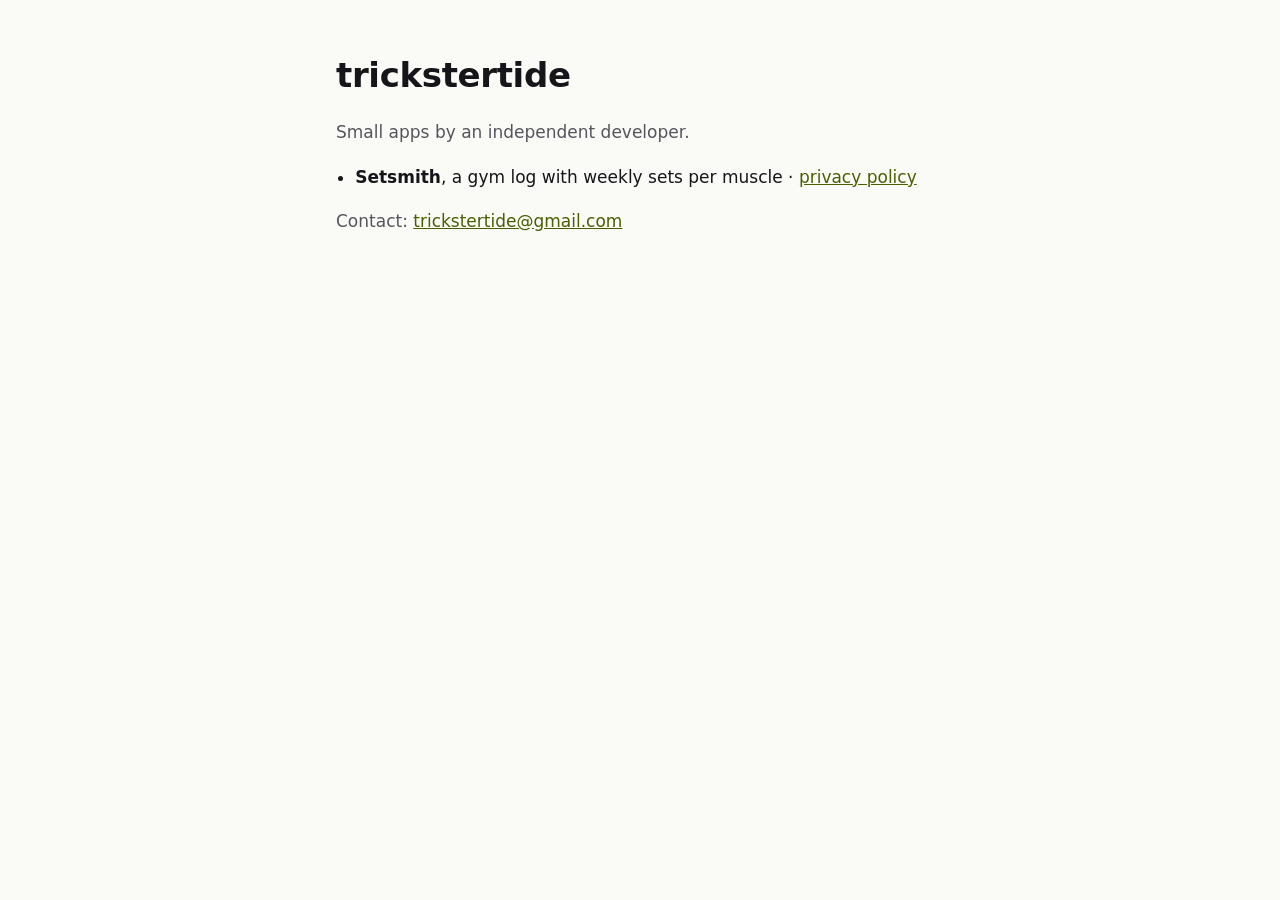
==== index.html @ 31d7778c "Setsmith privacy policy" ====
<!doctype html>
<html lang="en">
<head>
<meta charset="utf-8">
<meta name="viewport" content="width=device-width, initial-scale=1">
<title>trickstertide</title>
<meta name="color-scheme" content="dark light">
<style>
  :root { --ink:#0A0A0C; --surface:#15151A; --line:#2A2A33; --text:#F4F4F5; --muted:#A1A1AA; --link:#D4FF3A; }
  @media (prefers-color-scheme: light) { :root { --ink:#FAFAF7; --surface:#FFFFFF; --line:#DADAD2; --text:#16161A; --muted:#55555E; --link:#4B5F00; } }
  body { margin:0; background:var(--ink); color:var(--text); font:17px/1.6 system-ui,-apple-system,"Segoe UI",Roboto,Helvetica,Arial,sans-serif; }
  main { max-width: 38rem; margin: 0 auto; padding: 3rem 1.25rem; }
  h1 { margin: 0 0 .5rem; letter-spacing: -.01em; }
  a { color: var(--link); }
  .muted { color: var(--muted); }
  ul { padding-left: 1.2rem; }
</style>
</head>
<body>
<main>
  <h1>trickstertide</h1>
  <p class="muted">Small apps by an independent developer.</p>
  <ul>
    <li><strong>Setsmith</strong>, a gym log with weekly sets per muscle &middot; <a href="setsmith/privacy/">privacy policy</a></li>
  </ul>
  <p class="muted">Contact: <a href="mailto:trickstertide@gmail.com">trickstertide@gmail.com</a></p>
</main>
</body>
</html>
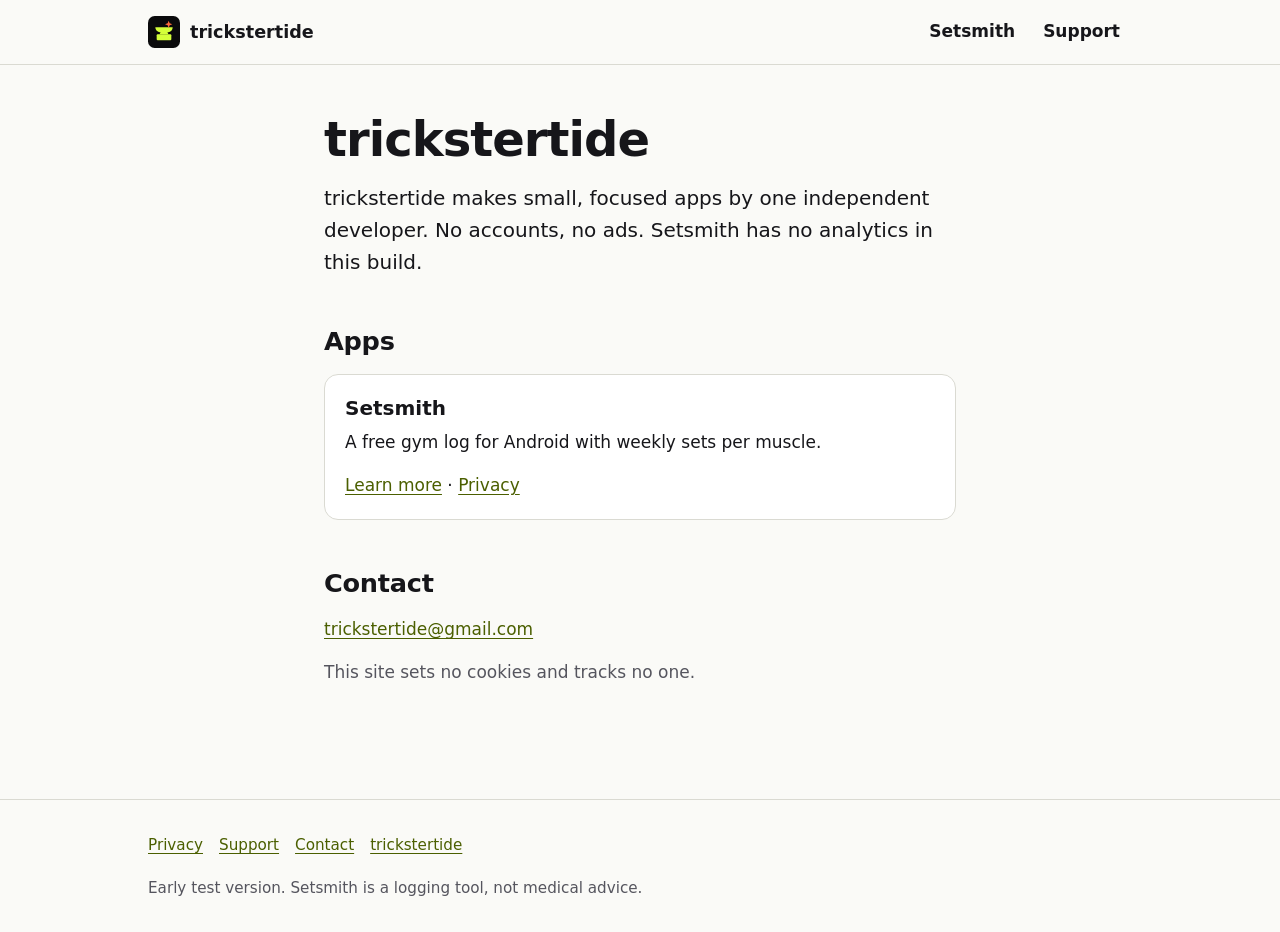
==== commit 0a59224b: "Setsmith site: landing, support, restyled privacy page, home, 404, sitemap and social card" ====
--- a/index.html
+++ b/index.html
@@ -3,27 +3,48 @@
 <head>
 <meta charset="utf-8">
 <meta name="viewport" content="width=device-width, initial-scale=1">
-<title>trickstertide</title>
+<title>trickstertide: small apps, no tracking</title>
+<meta name="description" content="Small apps by one independent developer. Setsmith is a free Android gym log with weekly sets per muscle.">
 <meta name="color-scheme" content="dark light">
-<style>
-  :root { --ink:#0A0A0C; --surface:#15151A; --line:#2A2A33; --text:#F4F4F5; --muted:#A1A1AA; --link:#D4FF3A; }
-  @media (prefers-color-scheme: light) { :root { --ink:#FAFAF7; --surface:#FFFFFF; --line:#DADAD2; --text:#16161A; --muted:#55555E; --link:#4B5F00; } }
-  body { margin:0; background:var(--ink); color:var(--text); font:17px/1.6 system-ui,-apple-system,"Segoe UI",Roboto,Helvetica,Arial,sans-serif; }
-  main { max-width: 38rem; margin: 0 auto; padding: 3rem 1.25rem; }
-  h1 { margin: 0 0 .5rem; letter-spacing: -.01em; }
-  a { color: var(--link); }
-  .muted { color: var(--muted); }
-  ul { padding-left: 1.2rem; }
-</style>
+<link rel="canonical" href="https://trickstertide.github.io/">
+<meta property="og:type" content="website">
+<meta property="og:site_name" content="trickstertide">
+<meta property="og:title" content="trickstertide: small apps, independent developer">
+<meta property="og:description" content="Small apps by one independent developer. Setsmith is a free Android gym log with weekly sets per muscle.">
+<meta property="og:url" content="https://trickstertide.github.io/">
+<meta property="og:image" content="https://trickstertide.github.io/assets/og-image.png">
+<meta property="og:image:width" content="1200">
+<meta property="og:image:height" content="630">
+<meta property="og:image:alt" content="Setsmith: anvil icon and the Progress screen with weekly sets per muscle">
+<meta name="twitter:card" content="summary_large_image">
+<meta name="twitter:title" content="trickstertide: small apps, independent developer">
+<meta name="twitter:description" content="Small apps by one independent developer. Setsmith is a free Android gym log with weekly sets per muscle.">
+<meta name="twitter:image" content="https://trickstertide.github.io/assets/og-image.png">
+<link rel="icon" href="/assets/favicon-32.png" sizes="32x32" type="image/png">
+<link rel="icon" href="/favicon.ico" sizes="any">
+<link rel="apple-touch-icon" href="/assets/apple-touch-icon.png">
+<link rel="stylesheet" href="/assets/site.css">
 </head>
 <body>
-<main>
-  <h1>trickstertide</h1>
-  <p class="muted">Small apps by an independent developer.</p>
-  <ul>
-    <li><strong>Setsmith</strong>, a gym log with weekly sets per muscle &middot; <a href="setsmith/privacy/">privacy policy</a></li>
-  </ul>
-  <p class="muted">Contact: <a href="mailto:trickstertide@gmail.com">trickstertide@gmail.com</a></p>
-</main>
+<a class="skip" href="#main">Skip to content</a>
+<header class="site"><div class="wrap">
+<a class="brand" href="/"><svg viewBox="0 0 96 96" aria-hidden="true" focusable="false" xmlns="http://www.w3.org/2000/svg"><rect width="96" height="96" rx="20" fill="#0A0A0C"/><path d="M22 34h52c0 9-7 15-17 15H39c-9 0-17-6-17-15z" fill="#D4FF3A"/><path d="M38 47h20l3 8H35z" fill="#D4FF3A"/><rect x="26" y="55" width="44" height="18" rx="3" fill="#D4FF3A"/><path d="M62 14l3 8 8 3-8 3-3 8-3-8-8-3 8-3z" fill="#FF6B3D"/></svg><span>trickstertide</span></a>
+<nav aria-label="Main"><ul><li><a href="/setsmith/">Setsmith</a></li><li><a href="/setsmith/support/">Support</a></li></ul></nav>
+</div></header>
+<main id="main"><div class="wrap text">
+<h1>trickstertide</h1>
+<p class="lead">trickstertide makes small, focused apps by one independent developer. No accounts, no ads. Setsmith has no analytics in this build.</p>
+<h2>Apps</h2>
+<div class="card"><h3>Setsmith</h3>
+<p>A free gym log for Android with weekly sets per muscle.</p>
+<p><a href="/setsmith/">Learn more</a> &middot; <a href="/setsmith/privacy/">Privacy</a></p></div>
+<h2>Contact</h2>
+<p><a href="mailto:trickstertide@gmail.com">trickstertide@gmail.com</a></p>
+<p class="muted">This site sets no cookies and tracks no one.</p>
+</div></main>
+<footer class="site"><div class="wrap">
+<ul><li><a href="/setsmith/privacy/">Privacy</a></li><li><a href="/setsmith/support/">Support</a></li><li><a href="mailto:trickstertide@gmail.com">Contact</a></li><li><a href="/">trickstertide</a></li></ul>
+<p>Early test version. Setsmith is a logging tool, not medical advice.</p>
+</div></footer>
 </body>
 </html>
--- a/assets/site.css
+++ b/assets/site.css
@@ -0,0 +1,71 @@
+:root{--ink:#0A0A0C;--surface:#15151A;--text:#F4F4F5;--muted:#A1A1AA;--accent:#D4FF3A;--on-accent:#0A0A0C;--line:#2A2A33;--btn:#D4FF3A;color-scheme:dark light}
+@media (prefers-color-scheme:light){:root{--ink:#FAFAF7;--surface:#FFFFFF;--text:#16161A;--muted:#55555E;--accent:#4B5F00;--on-accent:#FFFFFF;--line:#DADAD2;--btn:#4B5F00}}
+*{box-sizing:border-box}
+html{scroll-behavior:smooth;-webkit-text-size-adjust:100%}
+body{margin:0;background:var(--ink);color:var(--text);font:17px/1.6 system-ui,-apple-system,"Segoe UI",Roboto,Helvetica,Arial,sans-serif;display:flex;flex-direction:column;min-height:100vh}
+img{display:block;max-width:100%;height:auto}
+a{color:var(--accent);text-decoration:underline;text-underline-offset:3px}
+:focus-visible{outline:3px solid var(--accent);outline-offset:3px}
+.skip{position:absolute;left:20px;top:-80px;background:var(--btn);color:var(--on-accent);padding:12px 16px;border-radius:10px;font-weight:700;z-index:10}
+.skip:focus{top:12px}
+.wrap{max-width:64rem;margin:0 auto;padding:0 20px}
+.text{max-width:42rem}
+header.site{border-bottom:1px solid var(--line)}
+header.site .wrap{display:flex;align-items:center;justify-content:space-between;flex-wrap:wrap;gap:8px 16px;min-height:64px}
+.brand{display:flex;align-items:center;gap:10px;color:var(--text);font-weight:700;font-size:1.1rem;text-decoration:none;min-height:44px}
+.brand svg{width:32px;height:32px;flex:none}
+nav ul{display:flex;gap:4px;list-style:none;margin:0;padding:0}
+nav a{display:inline-flex;align-items:center;min-height:44px;padding:0 12px;color:var(--text);font-weight:600;text-decoration:none;border-radius:10px}
+nav a:hover,nav a[aria-current]{color:var(--accent);text-decoration:underline;text-underline-offset:6px}
+main{flex:1;padding:48px 0 96px}
+h1{font-size:clamp(2.2rem,6vw,3rem);line-height:1.1;letter-spacing:-.02em;margin:0 0 16px}
+h2{font-size:1.6rem;line-height:1.25;margin:48px 0 16px;letter-spacing:-.01em}
+h3{font-size:1.25rem;line-height:1.3;margin:0 0 8px}
+p{margin:0 0 16px}
+.muted{color:var(--muted)}
+.lead{font-size:1.25rem}
+.tag{color:var(--accent);font-size:2rem;line-height:1.2;font-weight:700;margin:0 0 16px}
+.btn{display:inline-flex;align-items:center;justify-content:center;min-height:48px;padding:0 24px;border-radius:14px;font-weight:700;text-decoration:none;border:2px solid var(--btn);transition:opacity .12s}
+.btn:active{opacity:.85}
+.btn.primary{background:var(--btn);color:var(--on-accent)}
+.btn.secondary{color:var(--accent);background:transparent}
+.actions{display:flex;flex-wrap:wrap;gap:12px;margin-top:24px}
+.hero{display:grid;gap:32px;align-items:center}
+.hero-shot{width:min(240px,70vw);margin:0 auto}
+.wordmark{display:flex;align-items:center;gap:16px}
+.wordmark svg{width:96px;height:96px;flex:none}
+.wordmark h1{margin:0}
+.shot,.hero-shot img{border:1px solid var(--line);border-radius:22px;background:var(--surface)}
+.shots{display:flex;gap:16px;list-style:none;margin:0;padding:8px 0 16px;overflow-x:auto;scroll-snap-type:x mandatory}
+.shots li{flex:none;width:min(70vw,260px);scroll-snap-align:center}
+.shots figure{margin:0}
+.shots figcaption{margin-top:8px;color:var(--muted);font-size:.95rem}
+.grid{display:grid;gap:16px;list-style:none;margin:0;padding:0}
+.card{background:var(--surface);border:1px solid var(--line);border-radius:14px;padding:20px}
+.card p:last-child{margin-bottom:0}
+.grid.steps{counter-reset:s}
+.steps .card::before{counter-increment:s;content:counter(s);display:inline-flex;align-items:center;justify-content:center;width:32px;height:32px;border-radius:50%;background:var(--btn);color:var(--on-accent);font-weight:700;margin-bottom:12px}
+.card.surface-accent{border-color:var(--accent)}
+details{background:var(--surface);border:1px solid var(--line);border-radius:14px;margin:0 0 12px}
+summary{min-height:48px;padding:10px 20px;display:flex;align-items:center;justify-content:space-between;gap:12px;cursor:pointer;font-weight:700;list-style:none}
+summary::-webkit-details-marker{display:none}
+summary::after{content:"+";font-size:1.4rem;color:var(--accent)}
+details[open] summary::after{content:"\2212"}
+details>div{padding:0 20px 8px}
+pre{background:var(--surface);border:1px solid var(--line);border-radius:14px;padding:16px;overflow-x:auto;font:.95rem/1.5 ui-monospace,SFMono-Regular,Menlo,Consolas,monospace;margin:0 0 16px;white-space:pre-wrap}
+.trust{border-top:1px solid var(--line);border-bottom:1px solid var(--line);padding:16px 0;margin-top:48px}
+.prose h1{font-size:2rem;line-height:1.2;margin:0 0 4px}
+.prose h2{font-size:1.15rem;margin:32px 0 6px;color:var(--accent)}
+.prose p,.prose li{margin:6px 0}
+.prose ul{padding-left:1.2rem}
+.prose .meta{color:var(--muted);margin:0 0 24px}
+.prose .summary{background:var(--surface);border:1px solid var(--line);border-radius:14px;padding:16px 18px;margin:20px 0 8px}
+.prose .summary p{margin:4px 0}
+.prose footer{margin-top:40px;padding-top:16px;border-top:1px solid var(--line);color:var(--muted);font-size:.95rem}
+footer.site{border-top:1px solid var(--line);padding:24px 0;color:var(--muted);font-size:.95rem}
+footer.site ul{display:flex;flex-wrap:wrap;gap:0 8px;list-style:none;margin:0 0 8px;padding:0}
+footer.site a{display:inline-flex;align-items:center;min-height:44px;padding:0 8px 0 0}
+footer.site p{margin:0 0 8px}
+@media(min-width:640px){.grid.two{grid-template-columns:1fr 1fr}.grid.steps{grid-template-columns:repeat(3,1fr)}}
+@media(min-width:900px){.hero{grid-template-columns:1.2fr .8fr}.hero-shot{width:300px}}
+@media(prefers-reduced-motion:reduce){html{scroll-behavior:auto}*{transition:none!important}}
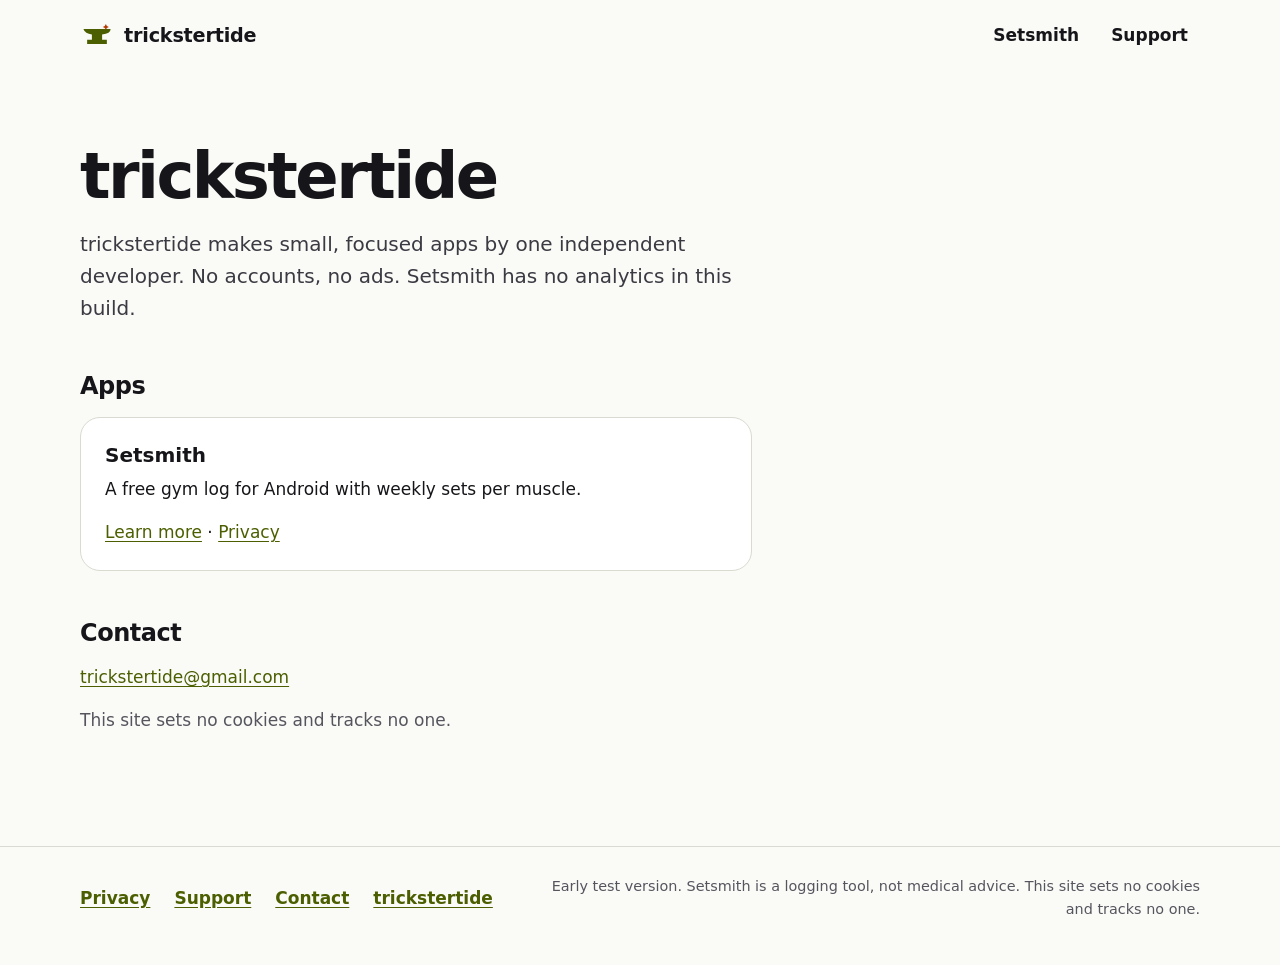
==== commit 84be72e9: "Setsmith site v2: Bars Are Progress redesign, clean app screenshots, shared styles on every page" ====
--- a/index.html
+++ b/index.html
@@ -28,10 +28,10 @@
 <body>
 <a class="skip" href="#main">Skip to content</a>
 <header class="site"><div class="wrap">
-<a class="brand" href="/"><svg viewBox="0 0 96 96" aria-hidden="true" focusable="false" xmlns="http://www.w3.org/2000/svg"><rect width="96" height="96" rx="20" fill="#0A0A0C"/><path d="M22 34h52c0 9-7 15-17 15H39c-9 0-17-6-17-15z" fill="#D4FF3A"/><path d="M38 47h20l3 8H35z" fill="#D4FF3A"/><rect x="26" y="55" width="44" height="18" rx="3" fill="#D4FF3A"/><path d="M62 14l3 8 8 3-8 3-3 8-3-8-8-3 8-3z" fill="#FF6B3D"/></svg><span>trickstertide</span></a>
+<a class="brand" href="/"><svg class="anvil" viewBox="0 0 200 140" aria-hidden="true" focusable="false" xmlns="http://www.w3.org/2000/svg"><path class="a" d="M20 30 L180 30 Q180 58 130 62 L130 92 L158 92 L158 118 L42 118 L42 92 L70 92 L70 62 Q30 58 20 30 Z"/><path class="s" d="M152 0 L158 12 L170 18 L158 24 L152 36 L146 24 L134 18 L146 12 Z"/></svg><span>trickstertide</span></a>
 <nav aria-label="Main"><ul><li><a href="/setsmith/">Setsmith</a></li><li><a href="/setsmith/support/">Support</a></li></ul></nav>
 </div></header>
-<main id="main"><div class="wrap text">
+<main id="main" class="page"><div class="wrap text">
 <h1>trickstertide</h1>
 <p class="lead">trickstertide makes small, focused apps by one independent developer. No accounts, no ads. Setsmith has no analytics in this build.</p>
 <h2>Apps</h2>
@@ -44,7 +44,7 @@
 </div></main>
 <footer class="site"><div class="wrap">
 <ul><li><a href="/setsmith/privacy/">Privacy</a></li><li><a href="/setsmith/support/">Support</a></li><li><a href="mailto:trickstertide@gmail.com">Contact</a></li><li><a href="/">trickstertide</a></li></ul>
-<p>Early test version. Setsmith is a logging tool, not medical advice.</p>
+<p>Early test version. Setsmith is a logging tool, not medical advice. This site sets no cookies and tracks no one.</p>
 </div></footer>
 </body>
 </html>
--- a/assets/site.css
+++ b/assets/site.css
@@ -1,71 +1,179 @@
-:root{--ink:#0A0A0C;--surface:#15151A;--text:#F4F4F5;--muted:#A1A1AA;--accent:#D4FF3A;--on-accent:#0A0A0C;--line:#2A2A33;--btn:#D4FF3A;color-scheme:dark light}
-@media (prefers-color-scheme:light){:root{--ink:#FAFAF7;--surface:#FFFFFF;--text:#16161A;--muted:#55555E;--accent:#4B5F00;--on-accent:#FFFFFF;--line:#DADAD2;--btn:#4B5F00}}
+/* trickstertide / Setsmith: shared styles. Dark by default, light via prefers-color-scheme. No JS, no external resources. */
+:root{--ink:#0A0A0C;--surface:#15151A;--text:#F4F4F5;--soft:#D4D4D8;--muted:#A1A1AA;--accent:#D4FF3A;--btn:#D4FF3A;--on-accent:#0A0A0C;--line:#2A2A33;--track:#1E1E25;--low:#FF6B3D;--band:rgba(212,255,58,.16);--bandline:rgba(212,255,58,.5);--glow:rgba(212,255,58,.08);--pad:clamp(20px,4vw,40px);color-scheme:dark light}
+@media (prefers-color-scheme:light){:root{--ink:#FAFAF7;--surface:#FFFFFF;--text:#16161A;--soft:#3A3A42;--muted:#55555E;--accent:#4B5F00;--btn:#4B5F00;--on-accent:#FFFFFF;--line:#DADAD2;--track:#E6E6DE;--low:#B33A00;--band:rgba(75,95,0,.14);--bandline:rgba(75,95,0,.55);--glow:rgba(75,95,0,.10)}}
 *{box-sizing:border-box}
 html{scroll-behavior:smooth;-webkit-text-size-adjust:100%}
-body{margin:0;background:var(--ink);color:var(--text);font:17px/1.6 system-ui,-apple-system,"Segoe UI",Roboto,Helvetica,Arial,sans-serif;display:flex;flex-direction:column;min-height:100vh}
+body{margin:0;background:var(--ink);color:var(--text);font:17px/1.6 system-ui,-apple-system,"Segoe UI",Roboto,Helvetica,Arial,sans-serif;display:flex;flex-direction:column;min-height:100vh;overflow-wrap:break-word}
 img{display:block;max-width:100%;height:auto}
 a{color:var(--accent);text-decoration:underline;text-underline-offset:3px}
+a:hover{color:var(--text)}
 :focus-visible{outline:3px solid var(--accent);outline-offset:3px}
 .skip{position:absolute;left:20px;top:-80px;background:var(--btn);color:var(--on-accent);padding:12px 16px;border-radius:10px;font-weight:700;z-index:10}
 .skip:focus{top:12px}
-.wrap{max-width:64rem;margin:0 auto;padding:0 20px}
-.text{max-width:42rem}
-header.site{border-bottom:1px solid var(--line)}
-header.site .wrap{display:flex;align-items:center;justify-content:space-between;flex-wrap:wrap;gap:8px 16px;min-height:64px}
-.brand{display:flex;align-items:center;gap:10px;color:var(--text);font-weight:700;font-size:1.1rem;text-decoration:none;min-height:44px}
-.brand svg{width:32px;height:32px;flex:none}
-nav ul{display:flex;gap:4px;list-style:none;margin:0;padding:0}
+.wrap{max-width:75rem;margin:0 auto;padding:0 var(--pad);width:100%}
+.wrap.text>*{max-width:42rem}
+.muted{color:var(--muted)}
+p{margin:0 0 16px}
+
+/* anvil mark */
+.anvil .a{fill:var(--accent)}
+.anvil .s{fill:var(--low)}
+
+/* header */
+header.site .wrap{display:flex;align-items:center;justify-content:space-between;flex-wrap:wrap;gap:4px 16px;min-height:72px}
+.brand{display:flex;align-items:center;gap:10px;color:var(--text);font-weight:800;font-size:1.2rem;letter-spacing:-.01em;text-decoration:none;min-height:44px}
+.brand:hover{color:var(--text)}
+.brand svg{width:34px;height:auto;flex:none}
+nav ul{display:flex;align-items:center;gap:4px 8px;list-style:none;margin:0;padding:0;flex-wrap:wrap}
 nav a{display:inline-flex;align-items:center;min-height:44px;padding:0 12px;color:var(--text);font-weight:600;text-decoration:none;border-radius:10px}
 nav a:hover,nav a[aria-current]{color:var(--accent);text-decoration:underline;text-underline-offset:6px}
-main{flex:1;padding:48px 0 96px}
-h1{font-size:clamp(2.2rem,6vw,3rem);line-height:1.1;letter-spacing:-.02em;margin:0 0 16px}
-h2{font-size:1.6rem;line-height:1.25;margin:48px 0 16px;letter-spacing:-.01em}
-h3{font-size:1.25rem;line-height:1.3;margin:0 0 8px}
-p{margin:0 0 16px}
-.muted{color:var(--muted)}
-.lead{font-size:1.25rem}
-.tag{color:var(--accent);font-size:2rem;line-height:1.2;font-weight:700;margin:0 0 16px}
-.btn{display:inline-flex;align-items:center;justify-content:center;min-height:48px;padding:0 24px;border-radius:14px;font-weight:700;text-decoration:none;border:2px solid var(--btn);transition:opacity .12s}
+nav a.nav-cta{background:var(--btn);color:var(--on-accent);font-weight:800;border-radius:12px;padding:0 18px;text-decoration:none}
+nav a.nav-cta:hover{color:var(--on-accent);opacity:.9}
+
+/* buttons */
+.btn{display:inline-flex;align-items:center;justify-content:center;min-height:48px;padding:0 24px;border-radius:14px;font-weight:800;text-decoration:none;border:2px solid var(--btn);transition:opacity .12s;text-align:center}
 .btn:active{opacity:.85}
 .btn.primary{background:var(--btn);color:var(--on-accent)}
-.btn.secondary{color:var(--accent);background:transparent}
-.actions{display:flex;flex-wrap:wrap;gap:12px;margin-top:24px}
-.hero{display:grid;gap:32px;align-items:center}
-.hero-shot{width:min(240px,70vw);margin:0 auto}
-.wordmark{display:flex;align-items:center;gap:16px}
-.wordmark svg{width:96px;height:96px;flex:none}
-.wordmark h1{margin:0}
-.shot,.hero-shot img{border:1px solid var(--line);border-radius:22px;background:var(--surface)}
-.shots{display:flex;gap:16px;list-style:none;margin:0;padding:8px 0 16px;overflow-x:auto;scroll-snap-type:x mandatory}
-.shots li{flex:none;width:min(70vw,260px);scroll-snap-align:center}
-.shots figure{margin:0}
-.shots figcaption{margin-top:8px;color:var(--muted);font-size:.95rem}
-.grid{display:grid;gap:16px;list-style:none;margin:0;padding:0}
-.card{background:var(--surface);border:1px solid var(--line);border-radius:14px;padding:20px}
+.btn.primary:hover{color:var(--on-accent);opacity:.92}
+.btn.big{display:flex;min-height:60px;font-size:1.2rem;border-radius:16px;padding:12px 24px}
+
+/* generic text pages (home, support, privacy, 404) */
+main{flex:1}
+main.page{padding:clamp(40px,7vw,72px) 0 96px}
+main.page h1{font-size:clamp(2.4rem,calc(1.2rem + 6vw),4rem);line-height:1;font-weight:800;letter-spacing:-.04em;margin:0 0 20px}
+h2{font-size:1.5rem;line-height:1.2;font-weight:800;letter-spacing:-.02em;margin:48px 0 16px}
+h3{font-size:1.25rem;line-height:1.3;font-weight:800;margin:0 0 8px}
+.lead{font-size:1.25rem;color:var(--soft)}
+.card{background:var(--surface);border:1px solid var(--line);border-radius:20px;padding:24px}
 .card p:last-child{margin-bottom:0}
-.grid.steps{counter-reset:s}
-.steps .card::before{counter-increment:s;content:counter(s);display:inline-flex;align-items:center;justify-content:center;width:32px;height:32px;border-radius:50%;background:var(--btn);color:var(--on-accent);font-weight:700;margin-bottom:12px}
-.card.surface-accent{border-color:var(--accent)}
-details{background:var(--surface);border:1px solid var(--line);border-radius:14px;margin:0 0 12px}
-summary{min-height:48px;padding:10px 20px;display:flex;align-items:center;justify-content:space-between;gap:12px;cursor:pointer;font-weight:700;list-style:none}
+.card h2:first-child{margin-top:0}
+pre{background:var(--surface);border:1px solid var(--line);border-radius:14px;padding:16px;overflow-x:auto;font:.95rem/1.5 ui-monospace,SFMono-Regular,Menlo,Consolas,monospace;margin:0 0 16px;white-space:pre-wrap}
+details{border-bottom:1px solid var(--line)}
+.faq-list{border-top:1px solid var(--line)}
+summary{min-height:56px;padding:12px 0;display:flex;align-items:center;justify-content:space-between;gap:16px;cursor:pointer;font-weight:800;font-size:1.15rem;list-style:none}
 summary::-webkit-details-marker{display:none}
-summary::after{content:"+";font-size:1.4rem;color:var(--accent)}
+summary::after{content:"+";font-size:1.5rem;line-height:1;color:var(--accent);flex:none}
 details[open] summary::after{content:"\2212"}
-details>div{padding:0 20px 8px}
-pre{background:var(--surface);border:1px solid var(--line);border-radius:14px;padding:16px;overflow-x:auto;font:.95rem/1.5 ui-monospace,SFMono-Regular,Menlo,Consolas,monospace;margin:0 0 16px;white-space:pre-wrap}
-.trust{border-top:1px solid var(--line);border-bottom:1px solid var(--line);padding:16px 0;margin-top:48px}
-.prose h1{font-size:2rem;line-height:1.2;margin:0 0 4px}
-.prose h2{font-size:1.15rem;margin:32px 0 6px;color:var(--accent)}
+details>div{padding:0 0 12px;color:var(--soft)}
+details>div p{margin:0 0 12px}
+
+/* privacy prose */
+.prose h1,main.page .prose h1{font-size:2.2rem;line-height:1.1;letter-spacing:-.03em;margin:0 0 4px}
+.prose h2{font-size:1.15rem;margin:32px 0 6px;color:var(--accent);letter-spacing:0}
 .prose p,.prose li{margin:6px 0}
 .prose ul{padding-left:1.2rem}
 .prose .meta{color:var(--muted);margin:0 0 24px}
-.prose .summary{background:var(--surface);border:1px solid var(--line);border-radius:14px;padding:16px 18px;margin:20px 0 8px}
+.prose .summary{background:var(--surface);border:1px solid var(--line);border-radius:20px;padding:16px 20px;margin:20px 0 8px}
 .prose .summary p{margin:4px 0}
 .prose footer{margin-top:40px;padding-top:16px;border-top:1px solid var(--line);color:var(--muted);font-size:.95rem}
-footer.site{border-top:1px solid var(--line);padding:24px 0;color:var(--muted);font-size:.95rem}
-footer.site ul{display:flex;flex-wrap:wrap;gap:0 8px;list-style:none;margin:0 0 8px;padding:0}
-footer.site a{display:inline-flex;align-items:center;min-height:44px;padding:0 8px 0 0}
-footer.site p{margin:0 0 8px}
-@media(min-width:640px){.grid.two{grid-template-columns:1fr 1fr}.grid.steps{grid-template-columns:repeat(3,1fr)}}
-@media(min-width:900px){.hero{grid-template-columns:1.2fr .8fr}.hero-shot{width:300px}}
-@media(prefers-reduced-motion:reduce){html{scroll-behavior:auto}*{transition:none!important}}
+
+/* footer */
+footer.site{border-top:1px solid var(--line);margin-top:auto}
+footer.site .wrap{display:flex;flex-wrap:wrap;gap:8px 36px;align-items:center;padding-top:28px;padding-bottom:44px}
+footer.site ul{display:flex;flex-wrap:wrap;gap:0 24px;list-style:none;margin:0;padding:0}
+footer.site a{display:inline-flex;align-items:center;min-height:44px;font-weight:700}
+footer.site p{margin:0;flex:1 1 18rem;color:var(--muted);font-size:.9rem;text-align:right}
+
+/* ---------- landing page ---------- */
+.eyebrow{margin:0 0 20px;font-size:.8rem;font-weight:700;letter-spacing:.14em;text-transform:uppercase;color:var(--muted)}
+.hero{padding-top:clamp(28px,5vw,56px);padding-bottom:24px}
+.hero h1{margin:0;font-size:clamp(2.6rem,calc(1.5rem + 6vw),7rem);line-height:.96;font-weight:800;letter-spacing:-.045em}
+.hero h1 em{font-style:normal;color:var(--accent)}
+.hero-row{margin-top:clamp(28px,5vw,56px);display:flex;flex-wrap:wrap;gap:32px 48px;align-items:flex-end;justify-content:space-between}
+.chart{flex:1 1 40rem;min-width:0}
+.bars{display:flex;flex-direction:column;gap:16px}
+.bar{display:grid;grid-template-columns:1fr auto;grid-template-areas:"lab num" "track track";gap:6px 0;align-items:center}
+.bar .lab{grid-area:lab;font-size:.9rem;font-weight:700;color:var(--soft)}
+.bar .num{grid-area:num;font-weight:800;font-size:1rem;text-align:right}
+.bar .num.low{color:var(--low)}
+.track{grid-area:track;position:relative;height:32px;border-radius:8px;background:var(--track);overflow:hidden;transition:transform .15s}
+.bar:hover .track{transform:translateY(-2px)}
+.band{position:absolute;top:0;bottom:0;left:52%;width:30%;background:var(--band);border-left:2px solid var(--bandline);border-right:2px solid var(--bandline)}
+.fill{position:absolute;left:0;top:5px;bottom:5px;width:var(--v);border-radius:5px;background:var(--accent);transform-origin:left center;animation:grow 1.1s cubic-bezier(.2,.8,.2,1) both;animation-delay:var(--d,0s)}
+.fill.low{background:var(--low)}
+.b1{--v:68%}.b2{--v:76%;--d:.1s}.b3{--v:62%;--d:.2s}.b4{--v:28%;--d:.3s}.b5{--v:18%;--d:.4s}
+.b5 .band{left:40%}
+@keyframes grow{from{transform:scaleX(0)}to{transform:scaleX(1)}}
+.chart-note{margin:16px 0 0;font-size:.85rem;color:var(--muted)}
+.cta{flex:0 1 19rem;display:flex;flex-direction:column;gap:12px;min-width:min(100%,14rem);flex-grow:1;max-width:100%}
+.cta p{margin:0;font-size:.9rem;color:var(--muted);text-align:center}
+
+.strip{border-top:1px solid var(--line);border-bottom:1px solid var(--line);margin-top:clamp(36px,5vw,56px)}
+.strip ul{list-style:none;margin:0 auto;display:flex;flex-wrap:wrap;gap:8px 22px;font-weight:700;font-size:.95rem;padding-top:18px;padding-bottom:18px}
+.strip li{display:flex;align-items:center;gap:10px}
+.strip li::before{content:"";width:10px;height:10px;border-radius:50%;background:var(--accent);flex:none}
+
+.manifesto{padding-top:clamp(64px,10vw,120px);padding-bottom:clamp(56px,8vw,100px)}
+.manifesto p{margin:0;font-size:clamp(2.6rem,calc(1.5rem + 6vw),6rem);line-height:1;font-weight:800;letter-spacing:-.04em}
+.manifesto span{color:var(--low)}
+
+.progress{display:grid;gap:0 64px;grid-template-columns:minmax(0,1fr);grid-template-areas:"head" "phone" "list";padding-top:0;padding-bottom:clamp(56px,8vw,100px);align-items:center}
+.progress .head{grid-area:head}
+.progress .list{grid-area:list}
+.progress h2,.join h2{margin:0 0 16px;font-size:clamp(2rem,calc(1.2rem + 3.4vw),3.5rem);line-height:1.04;font-weight:800;letter-spacing:-.03em}
+.progress .head p{margin:0 0 28px;font-size:1.1rem;color:var(--soft);max-width:34rem}
+.phone{grid-area:phone;width:min(100%,280px);margin:0 auto 36px;border:2px solid var(--line);border-radius:36px;padding:10px;background:var(--surface);box-shadow:0 40px 120px var(--glow)}
+.phone img{width:100%;border-radius:26px}
+dl.points{margin:0;display:flex;flex-direction:column;gap:20px;max-width:34rem}
+dl.points>div{border-top:1px solid var(--line);padding-top:14px}
+dt{font-size:1.15rem;font-weight:800;line-height:1.3}
+dd{margin:4px 0 0;color:var(--muted);font-size:1rem}
+
+.shots{padding-bottom:clamp(56px,8vw,100px)}
+.shots ul{list-style:none;margin:0;padding:0;display:grid;grid-template-columns:repeat(auto-fit,minmax(min(100%,26rem),1fr));gap:40px 48px}
+.shots figure{margin:0;display:flex;gap:clamp(16px,3vw,28px);align-items:flex-end}
+.crop{flex:0 0 clamp(112px,34vw,200px);aspect-ratio:200/380;overflow:hidden;border:2px solid var(--line);border-radius:24px;background:var(--surface);padding:8px 8px 0}
+.crop img{width:100%;border-radius:16px 16px 0 0}
+.shots figcaption{min-width:0}
+.shots figcaption strong{display:block;font-size:1.2rem;line-height:1.25;letter-spacing:-.01em;margin-bottom:4px}
+.shots figcaption span{color:var(--muted);font-size:.95rem;display:block}
+
+.flourish{border-top:1px solid var(--line);padding:clamp(40px,6vw,72px) var(--pad);display:flex;justify-content:center}
+.flourish svg{width:clamp(120px,22vw,220px);height:auto}
+
+.join{background:var(--surface);border-top:1px solid var(--line);border-bottom:1px solid var(--line)}
+.join .wrap{padding-top:clamp(44px,7vw,96px);padding-bottom:clamp(44px,7vw,96px);display:flex;flex-wrap:wrap;gap:32px 48px;align-items:center;justify-content:space-between}
+.join .copy{flex:1 1 22rem;min-width:0}
+.join .copy>p{font-size:1.15rem;color:var(--soft);max-width:36rem;margin:0 0 24px}
+.join .act{flex:0 1 21rem;flex-grow:1;display:flex;flex-direction:column;gap:12px;min-width:min(100%,14rem)}
+.join .act p{margin:0;font-size:.9rem;color:var(--muted);text-align:center}
+.how{max-width:38rem;border-bottom:0}
+.how summary{min-height:48px;padding:0;justify-content:flex-start;gap:10px;color:var(--accent);font-size:1rem}
+.how summary::after{font-size:1.3rem}
+.how>div{padding:8px 0 0;color:var(--soft)}
+.how ol{margin:0 0 16px;padding:0;list-style:none;counter-reset:s;display:flex;flex-direction:column;gap:12px}
+.how li{counter-increment:s;padding-left:2.4rem;position:relative}
+.how li::before{content:"0" counter(s);position:absolute;left:0;font-weight:800;color:var(--accent)}
+.how .fine{font-size:.9rem;color:var(--muted)}
+.how .fine+.fine{margin-top:-4px}
+
+.faq{padding-top:clamp(44px,7vw,96px);padding-bottom:clamp(40px,6vw,72px)}
+.faq h2{margin:0 0 28px;font-size:clamp(1.9rem,calc(1.2rem + 2.6vw),2.75rem);font-weight:800;letter-spacing:-.03em}
+.faq .faq-list{max-width:52rem}
+.faq details summary{font-size:clamp(1.1rem,3.2vw,1.25rem)}
+.faq .more{margin:28px 0 0;font-weight:700}
+
+/* breakpoints */
+@media (max-width:639px){nav .nav-opt{display:none}.nav-cta{font-size:.9rem}footer.site p{text-align:left}}
+@media (max-width:420px){.brand{font-size:1.05rem}.brand svg{width:30px}.nav-cta{padding:0 12px;font-size:.85rem}header.site .wrap{gap:4px 8px}}
+@media (min-width:640px){
+  .bar{grid-template-columns:6rem minmax(0,1fr) 4rem;grid-template-areas:"lab track num";gap:16px}
+  .bar .lab{font-size:.95rem}
+  .bar .num{font-size:1.15rem}
+  .track{height:40px;border-radius:10px}
+  .fill{top:6px;bottom:6px;border-radius:6px}
+  .bars{gap:14px}
+}
+@media (min-width:900px){
+  .progress{grid-template-columns:minmax(0,1fr) minmax(0,400px);grid-template-areas:"head phone" "list phone"}
+  .phone{width:100%;border-radius:44px;padding:12px;margin:0}
+  .phone img{border-radius:32px}
+  .progress .head p{font-size:1.25rem}
+  .progress .head{align-self:end}
+  .progress .list{align-self:start;margin-top:12px}
+}
+@media (prefers-reduced-motion:reduce){
+  html{scroll-behavior:auto}
+  *{transition:none!important}
+  .fill{animation:none}
+}
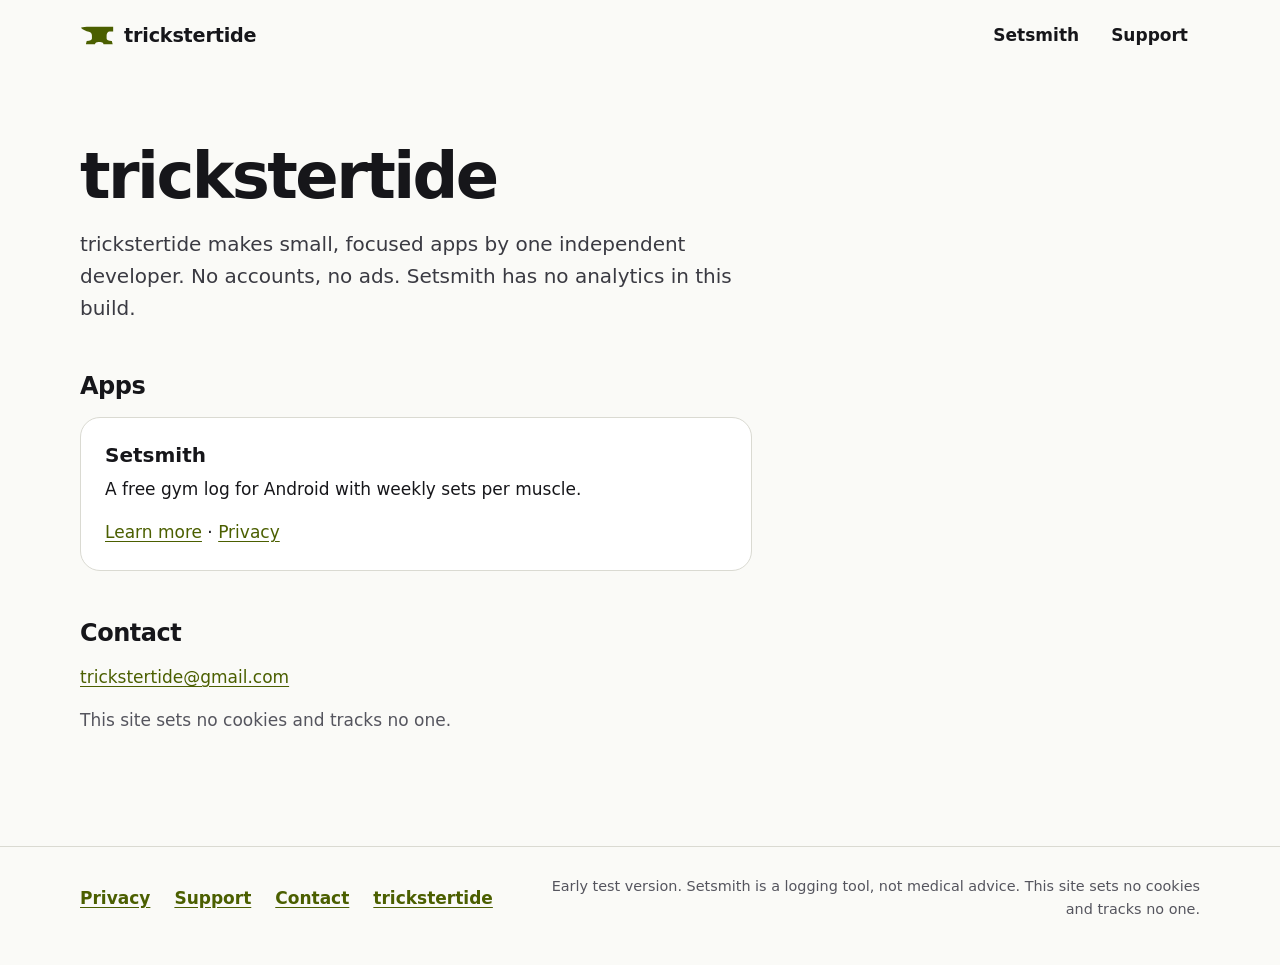
==== commit ff2f4c1d: "Use the new side-view anvil icon Co-Authored-By: Claude Sonnet 5.5 <noreply@anthropic.com>" ====
--- a/index.html
+++ b/index.html
@@ -28,7 +28,7 @@
 <body>
 <a class="skip" href="#main">Skip to content</a>
 <header class="site"><div class="wrap">
-<a class="brand" href="/"><svg class="anvil" viewBox="0 0 200 140" aria-hidden="true" focusable="false" xmlns="http://www.w3.org/2000/svg"><path class="a" d="M20 30 L180 30 Q180 58 130 62 L130 92 L158 92 L158 118 L42 118 L42 92 L70 92 L70 62 Q30 58 20 30 Z"/><path class="s" d="M152 0 L158 12 L170 18 L158 24 L152 36 L146 24 L134 18 L146 12 Z"/></svg><span>trickstertide</span></a>
+<a class="brand" href="/"><svg class="anvil" viewBox="113 313 704 394" aria-hidden="true" focusable="false" xmlns="http://www.w3.org/2000/svg"><path class="a" d="M300 330 L800 330 L800 425 L716 425 C684 432 664 466 664 512 L664 572 C664 604 704 616 772 626 L790 690 L600 690 C600 662 562 644 532 644 L492 644 C462 644 424 662 424 690 L234 690 L252 626 C320 616 360 604 360 572 L360 512 C360 466 336 438 296 430 C236 420 176 392 130 348 C176 338 238 331 300 330 Z" stroke-width="18" stroke-linejoin="round"/></svg><span>trickstertide</span></a>
 <nav aria-label="Main"><ul><li><a href="/setsmith/">Setsmith</a></li><li><a href="/setsmith/support/">Support</a></li></ul></nav>
 </div></header>
 <main id="main" class="page"><div class="wrap text">
